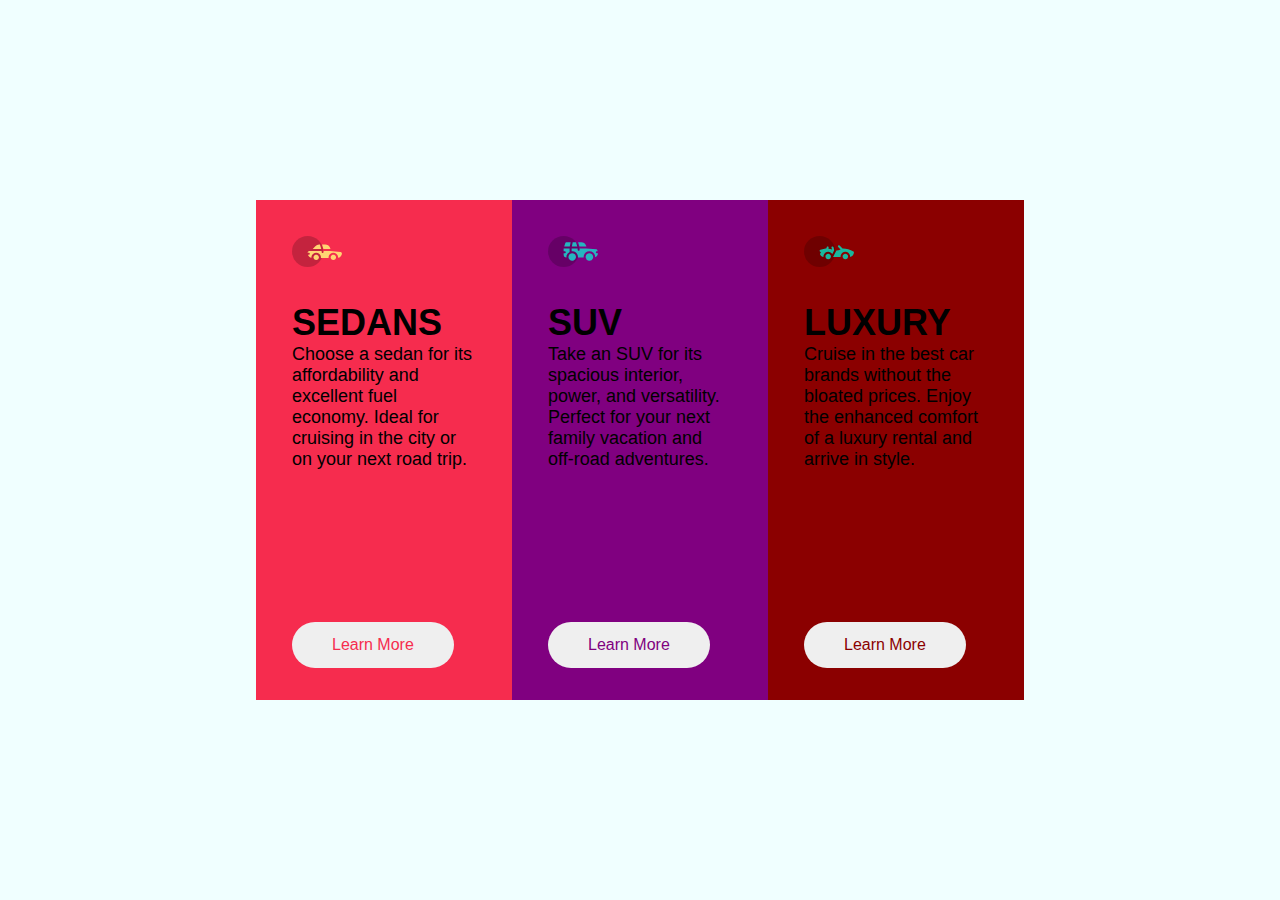
==== index.html @ 92b98016 "Zuri assigment on css flex and grid - its been an eye opener" ====
<!DOCTYPE html>
<html lang="en">
<head>
    <meta charset="UTF-8">
    <meta http-equiv="X-UA-Compatible" content="IE=edge">
    <meta name="viewport" content="width=device-width, initial-scale=1.0">
    <title>css flex</title>
    <link rel="stylesheet" href="style.css">
</head>
<body>
    <header></header>
    <main class="flex-container">
        <div class="flex-item column1">
            <img src="images/icon-sedans.svg" alt="sedanicon"/>
            <h1>SEDANS</h1>
            <p>Choose a sedan for its affordability and 
                excellent fuel economy. Ideal for cruising 
                in the city or on your next road trip.
            </p>
            <button class="button button-sedan">Learn More</button>
        </div>
        <div class="flex-item column2">
            <img src="images/icon-suvs.svg" alt="suvicon"/>
            <h1>SUV</h1>
            <p>
                Take an SUV for its spacious interior, power, 
                and versatility. Perfect for your next family
                vacation and off-road adventures.
            </p>
            <button class="button button-suv">Learn More</button>
        </div>
        <div class="flex-item column3">
            <img src="images/icon-luxury.svg" alt="luxuryicon"/>
            <h1>LUXURY</h1>
            <p>
                Cruise in the best car brands without the bloated prices.
                Enjoy the enhanced comfort of a luxury rental and arrive in style.
            </p>
            <button class="button button-luxury">Learn More</button>
        </div>
    </main>
    <footer></footer>
</body>
</html>
---- style.css ----
*{
    margin: 0;
    padding: 0;
    box-sizing: border-box;
}
body{
    background-color: azure;
    font-size: 18px;
    font-family:'Franklin Gothic Medium', 'Arial Narrow', Arial, sans-serif;
    font-weight:500;
}
.flex-container{
    width: 60%;
    margin:auto; /* equal spacing left and right*/
    display: flex;
    display: -webkit-flex;
    justify-content: center;
    align-items: center;
    height: 100vh;

}
h1{
    font-family:Impact, Haettenschweiler, 'Arial Narrow Bold', sans-serif;
    font-weight: 600;
}
.flex-item{
    padding: 2em;
    flex: 1;
    min-height: 500px;
    position: relative;
}

.flex-item .button{
    position: absolute;
    bottom: 2em;
}

.column1{
    background-color: rgb(246, 44, 78);
}
.column2{
    background-color: purple;  
}
.column3{
    background-color: darkred;
}
img{
    width: 50px;
    margin-bottom: 30px;
}
.button {
    border: none;
    text-align: center;
    text-decoration: none;
    font-size: 16px;
    padding: 14px 40px;
    border-radius: 30px;
    cursor: pointer;
}
.button-sedan{
    color: rgb(246, 44, 78);
}
.button-suv{
    color: purple;
}
.button-luxury{
    color: darkred;
}
.button:hover{
    background: transparent;
    border: solid 2px white;
    color: black;
}
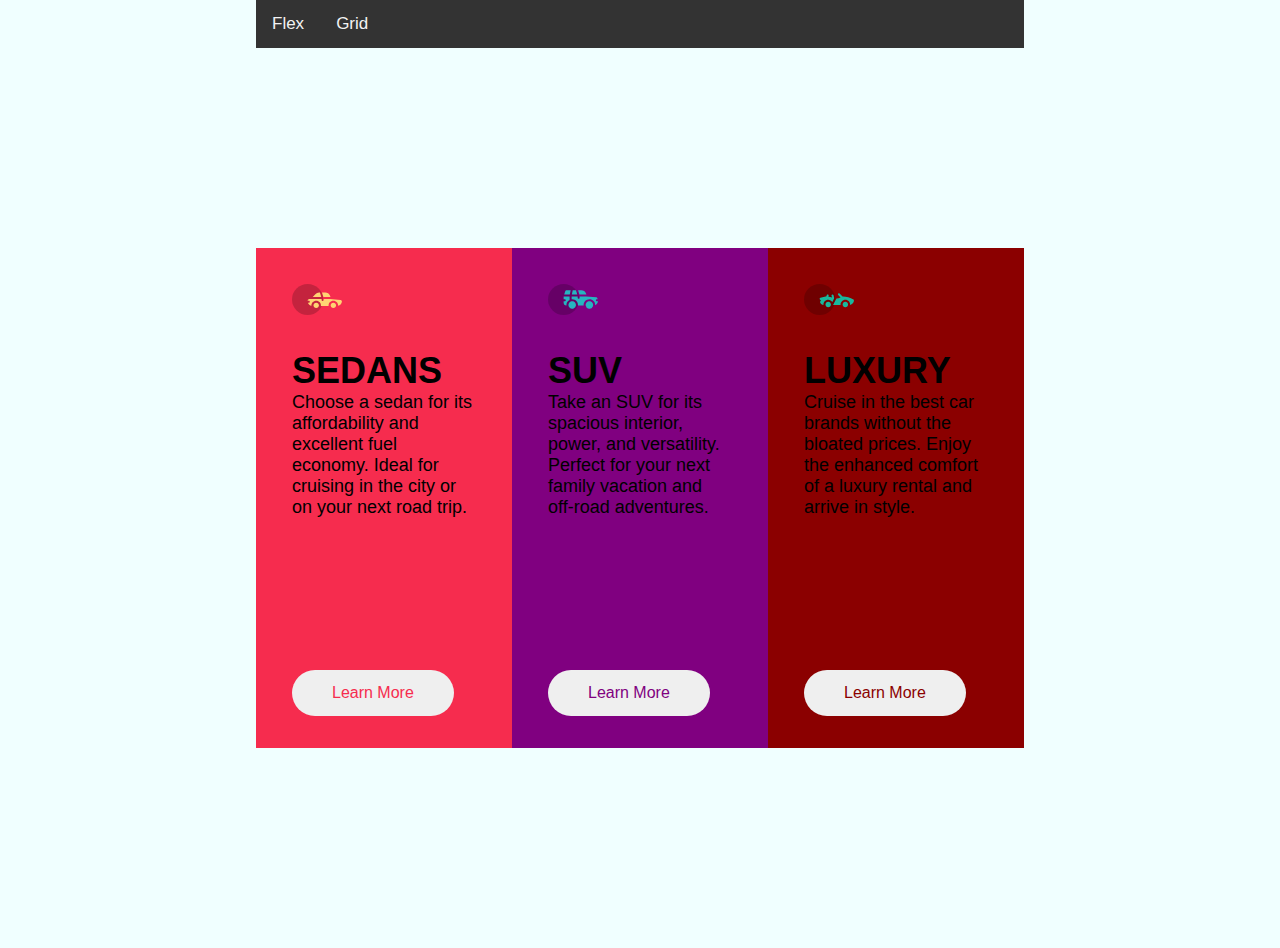
==== commit 70a0c899: "revised because our instructor said we should add links for easy navigation" ====
--- a/index.html
+++ b/index.html
@@ -8,7 +8,12 @@
     <link rel="stylesheet" href="style.css">
 </head>
 <body>
-    <header></header>
+    <header>
+        <nav>
+            <a href="index.html">Flex</a> 
+            <a href="grid.html">Grid</a>
+        </nav>
+    </header>
     <main class="flex-container">
         <div class="flex-item column1">
             <img src="images/icon-sedans.svg" alt="sedanicon"/>
--- a/style.css
+++ b/style.css
@@ -70,4 +70,26 @@
     background: transparent;
     border: solid 2px white;
     color: black;
-}+}
+/* Add a black background color to the top navigation */
+header {
+    background-color: #333;
+    overflow: hidden;
+    margin: auto;
+    width: 60%;
+  }
+  /* Style the links inside the navigation bar */
+  header a {
+    float: left;
+    color: #f2f2f2;
+    text-align: center;
+    padding: 14px 16px;
+    text-decoration: none;
+    font-size: 17px;
+    
+  }
+  /* Change the color of links on hover */
+  header a:hover {
+    background-color: #ddd;
+    color: black;
+  }